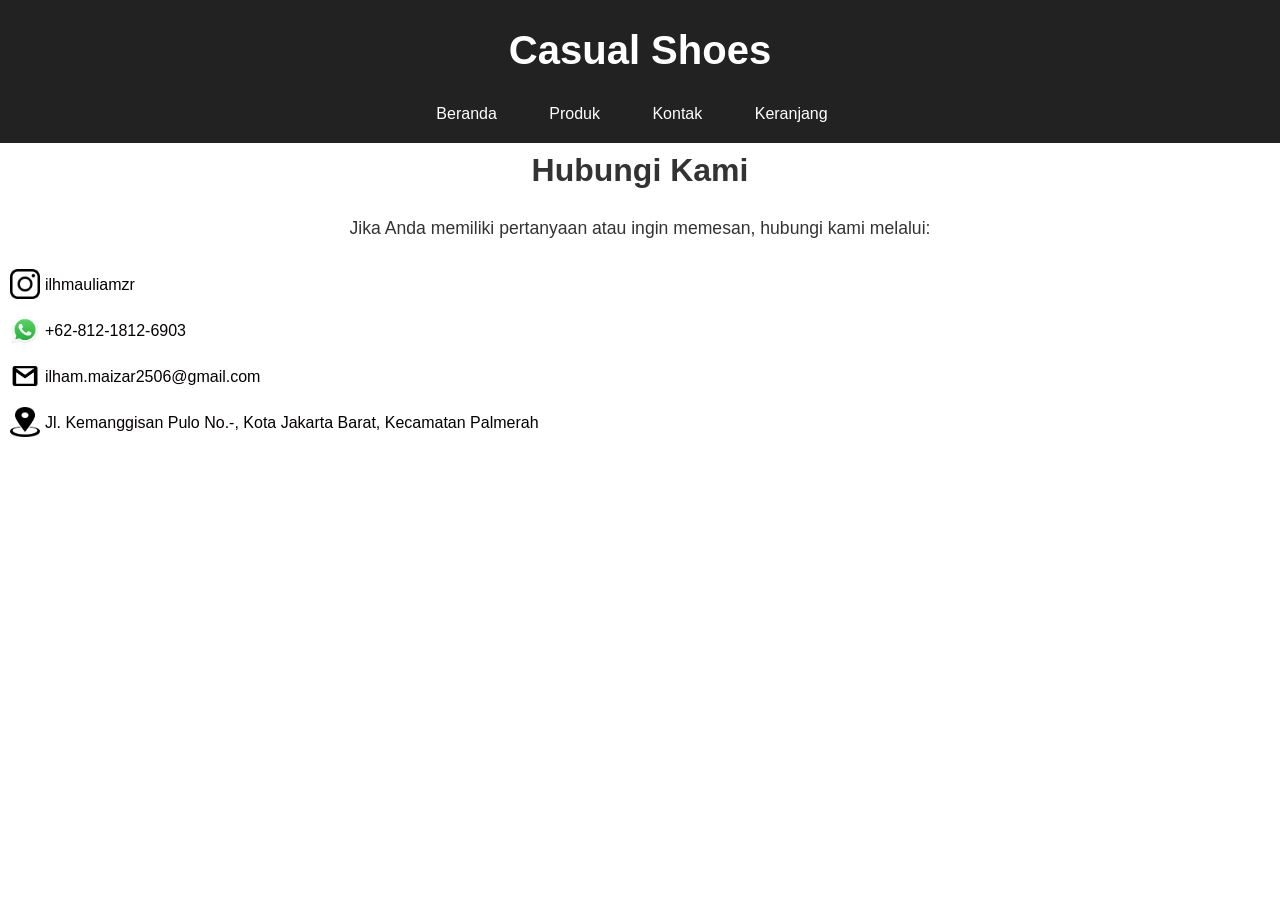
==== layout/kontak.html @ 271476ef "g" ====
<html>
  <head>
    <meta charset="UTF-8" />
    <meta name="viewport" content="width=device-width, initial-scale=1.0" />
    <title>Kontak</title>
    <link rel="stylesheet" href="kontak.css" />
  </head>
  <body>
    <header>
      <h1>Casual Shoes</h1>
      <nav>
        <ul>
          <li><a href="index.html" class="a-navbar">Beranda</a></li>
          <li><a href="index.html" class="a-navbar">Produk</a></li>
          <li><a href="kontak.html" class="a-navbar">Kontak</a></li>
          <li><a href="keranjang.html" class="a-navbar">Keranjang</a></li>
        </ul>
      </nav>
    </header>
    <section id="kontak">
      <div class="kontak-div">
        <h2>Hubungi Kami</h2>
        <p class="p">
          Jika Anda memiliki pertanyaan atau ingin memesan, hubungi kami
          melalui:
        </p>
        <ul class="ul-navbar">
          <li class="ig">
            <img src="instagram.jpg" alt="instagram" /><a
              href="https://www.instagram.com/ilhmauliamzr/"
              class="a-ig"
              >ilhmauliamzr</a
            >
          </li>
          <li class="wa">
            <img src="whatsapp.jpg" alt="whatsapp" /><a
              href="https://wa.me/+6281218126903"
              class="a-wa"
              >+62-812-1812-6903</a
            >
          </li>
          <li class="email">
            <img src="email.jpg" alt="email" /><a
              href="mailto:ilham.maizar2506@gmail.com"
              class="a-email"
              >ilham.maizar2506@gmail.com</a
            >
          </li>
          <li class="lokasi">
            <img src="lokasi.jpg" alt="lokasi" /><a href="" class="a-alamat"
              >Jl. Kemanggisan Pulo No.-, Kota Jakarta Barat, Kecamatan
              Palmerah</a
            >
          </li>
        </ul>
      </div>
    </section>
  </body>
</html>
---- layout/kontak.css ----
body, h1, h2, h3, p, ul, li, a {
    margin: 0;
    padding: 0;
}

body {
    font-family: Arial, sans-serif;
    line-height: 1.7;
    height: 100px;
    color: #333;
}

/* Header styles */
header {
    background-color: #222;
    color: #fff;
    padding: 1rem;
    text-align: center;
}

header h1 {
    font-size: 2.5rem;
    margin-bottom: 1rem;
}

nav ul {
    list-style: none;
}

nav ul li {
    display: inline;
    margin-right: 1rem;
}

.a-navbar{
    color: #fff;
    text-decoration: none;
    padding: 0.5rem 1rem;
}
.a-navbar:hover{
    color: teal;
}

/* Main content styles */
main {
    padding: 2rem;
}

section {
    margin-bottom: 2rem;
}

h2 {
    font-size: 2rem;
    margin-bottom: 1rem;
}

.kontak-div {
    text-align: center;
}

.p {
    font-size: 1.1rem;
    margin-bottom: 1rem;
}

.ul-navbar {
    list-style: none;
    padding: 10px 10px;
    display: flexbox;
}

.ul-navbar li {
    display: flex;
    align-items: center;
    margin-bottom: 1rem;
}

.ul-navbar li img {
    width: 30px;
    height: 30px;
    margin-right: 5px;
}
.a-ig{
    color: rgb(5, 0, 0);
    text-decoration: none;
}
.a-ig:hover{
    color: rgb(100, 231, 94);
}
.a-wa{
    color: rgb(5, 0, 0);
    text-decoration: none;
}
.a-wa:hover{
    color: rgb(21, 165, 96);
}
.a-email{
    color: rgb(5, 0, 0);
    text-decoration: none;
}
.a-email:hover{
    color: rgb(103, 103, 222);
}
.a-alamat{
    color: rgb(5, 0, 0);
    text-decoration: none;
}
.a-alamat:hover{
    color: rgb(198, 178, 22);
}
/* Footer styles */
footer {
    background-color: #222;
    color: #fff;
    padding: 1rem;
    text-align: center;
}

footer p {
    font-size: 1rem;
}
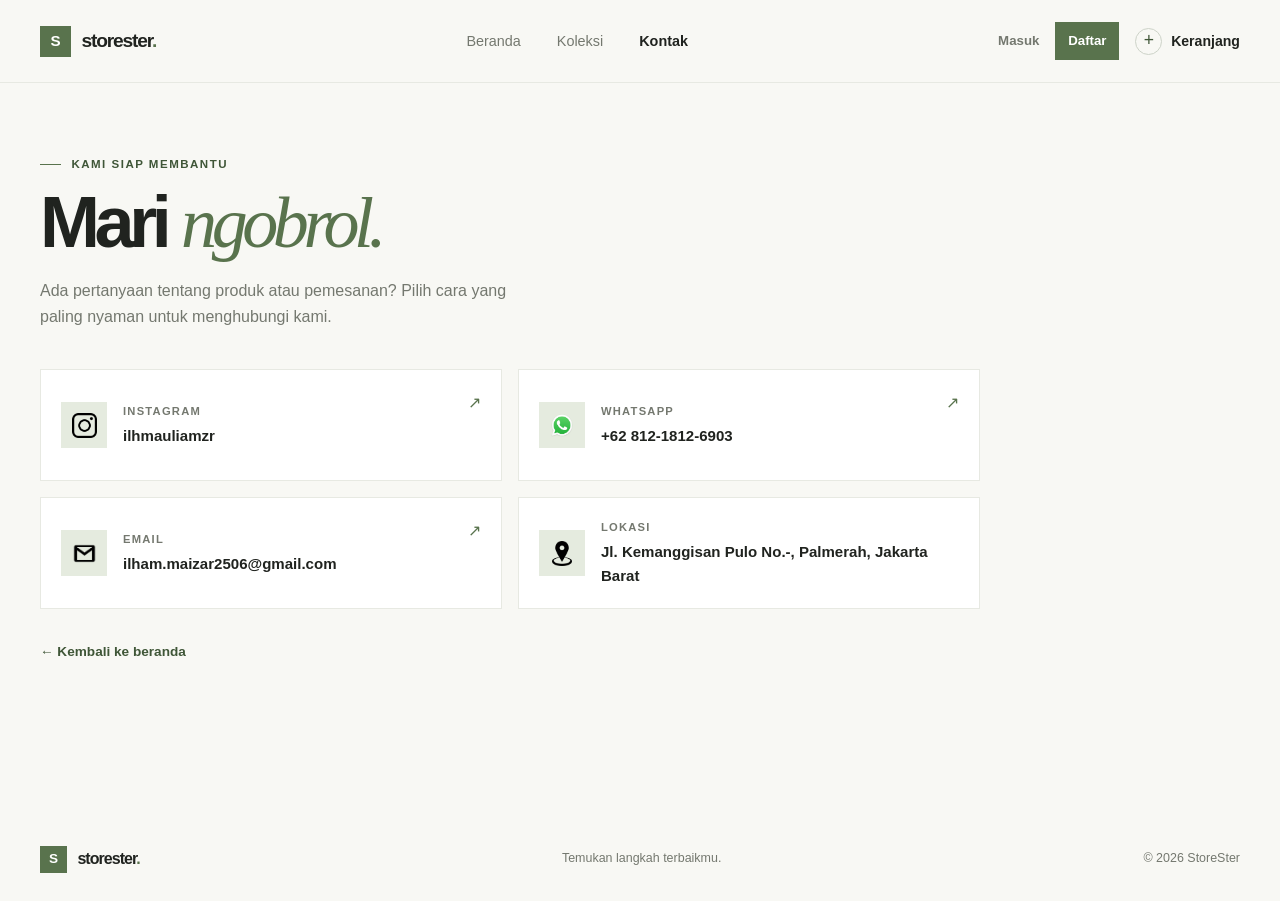
==== commit 38173873: "perubahan1" ====
--- a/layout/kontak.html
+++ b/layout/kontak.html
@@ -1,59 +1,107 @@
-<html>
+<!DOCTYPE html>
+<html lang="id">
   <head>
     <meta charset="UTF-8" />
     <meta name="viewport" content="width=device-width, initial-scale=1.0" />
-    <title>Kontak</title>
+    <meta name="description" content="Hubungi StoreSter untuk informasi produk dan pemesanan." />
+    <title>Kontak — StoreSter</title>
+    <link rel="stylesheet" href="style.css" />
     <link rel="stylesheet" href="kontak.css" />
   </head>
   <body>
-    <header>
-      <h1>Casual Shoes</h1>
-      <nav>
-        <ul>
-          <li><a href="index.html" class="a-navbar">Beranda</a></li>
-          <li><a href="index.html" class="a-navbar">Produk</a></li>
-          <li><a href="kontak.html" class="a-navbar">Kontak</a></li>
-          <li><a href="keranjang.html" class="a-navbar">Keranjang</a></li>
-        </ul>
-      </nav>
+    <header class="site-header">
+      <div class="header-inner">
+        <a class="brand" href="../index.php" aria-label="StoreSter, kembali ke beranda">
+          <span class="brand-mark" aria-hidden="true">S</span>
+          <span>storester<span class="brand-period">.</span></span>
+        </a>
+        <nav aria-label="Navigasi utama">
+          <ul class="nav-links">
+            <li><a class="nav-link" href="../index.php#home">Beranda</a></li>
+            <li><a class="nav-link" href="../index.php#produk">Koleksi</a></li>
+            <li><a class="nav-link is-current" href="kontak.html" aria-current="page">Kontak</a></li>
+          </ul>
+        </nav>
+        <div class="header-actions">
+          <a class="header-login" href="../login.php">Masuk</a>
+          <a class="header-register" href="../registrasi.php">Daftar</a>
+          <a class="cart-link" href="keranjang.php">
+            <span class="cart-icon" aria-hidden="true">+</span>
+            Keranjang
+          </a>
+        </div>
+      </div>
     </header>
-    <section id="kontak">
-      <div class="kontak-div">
-        <h2>Hubungi Kami</h2>
-        <p class="p">
-          Jika Anda memiliki pertanyaan atau ingin memesan, hubungi kami
-          melalui:
-        </p>
-        <ul class="ul-navbar">
-          <li class="ig">
-            <img src="instagram.jpg" alt="instagram" /><a
-              href="https://www.instagram.com/ilhmauliamzr/"
-              class="a-ig"
-              >ilhmauliamzr</a
-            >
-          </li>
-          <li class="wa">
-            <img src="whatsapp.jpg" alt="whatsapp" /><a
-              href="https://wa.me/+6281218126903"
-              class="a-wa"
-              >+62-812-1812-6903</a
-            >
-          </li>
-          <li class="email">
-            <img src="email.jpg" alt="email" /><a
-              href="mailto:ilham.maizar2506@gmail.com"
-              class="a-email"
-              >ilham.maizar2506@gmail.com</a
-            >
-          </li>
-          <li class="lokasi">
-            <img src="lokasi.jpg" alt="lokasi" /><a href="" class="a-alamat"
-              >Jl. Kemanggisan Pulo No.-, Kota Jakarta Barat, Kecamatan
-              Palmerah</a
-            >
-          </li>
-        </ul>
-      </div>
-    </section>
+
+    <main class="page-main">
+      <section class="page-shell contact-page" aria-labelledby="contact-title">
+        <div class="page-intro">
+          <p class="eyebrow"><span></span> Kami siap membantu</p>
+          <h1 id="contact-title">Mari <em>ngobrol.</em></h1>
+          <p>
+            Ada pertanyaan tentang produk atau pemesanan? Pilih cara yang paling
+            nyaman untuk menghubungi kami.
+          </p>
+        </div>
+
+        <div class="contact-grid">
+          <a class="contact-card" href="https://www.instagram.com/ilhmauliamzr/">
+            <span class="contact-icon">
+              <img src="instagram.jpg" alt="" />
+            </span>
+            <span class="contact-card-copy">
+              <span class="contact-label">Instagram</span>
+              <span class="contact-value">ilhmauliamzr</span>
+            </span>
+            <span class="contact-arrow" aria-hidden="true">↗</span>
+          </a>
+
+          <a class="contact-card" href="https://wa.me/6281218126903">
+            <span class="contact-icon">
+              <img src="whatsapp.jpg" alt="" />
+            </span>
+            <span class="contact-card-copy">
+              <span class="contact-label">WhatsApp</span>
+              <span class="contact-value">+62 812-1812-6903</span>
+            </span>
+            <span class="contact-arrow" aria-hidden="true">↗</span>
+          </a>
+
+          <a class="contact-card" href="mailto:ilham.maizar2506@gmail.com">
+            <span class="contact-icon">
+              <img src="email.jpg" alt="" />
+            </span>
+            <span class="contact-card-copy">
+              <span class="contact-label">Email</span>
+              <span class="contact-value">ilham.maizar2506@gmail.com</span>
+            </span>
+            <span class="contact-arrow" aria-hidden="true">↗</span>
+          </a>
+
+          <div class="contact-card contact-address">
+            <span class="contact-icon">
+              <img src="lokasi.jpg" alt="" />
+            </span>
+            <span class="contact-card-copy">
+              <span class="contact-label">Lokasi</span>
+              <span class="contact-value">
+                Jl. Kemanggisan Pulo No.-, Palmerah, Jakarta Barat
+              </span>
+            </span>
+          </div>
+        </div>
+
+        <a class="back-link" href="../index.php">← Kembali ke beranda</a>
+      </section>
+    </main>
+
+    <footer class="site-footer">
+      <a class="brand footer-brand" href="../index.php">
+        <span class="brand-mark" aria-hidden="true">S</span>
+        <span>storester<span class="brand-period">.</span></span>
+      </a>
+      <p>Temukan langkah terbaikmu.</p>
+      <span>© 2026 StoreSter</span>
+    </footer>
   </body>
 </html>
--- a/layout/style.css
+++ b/layout/style.css
@@ -0,0 +1,930 @@
+:root {
+  color-scheme: light;
+  --ink: #20231f;
+  --muted: #74786f;
+  --paper: #f8f8f4;
+  --surface: #ffffff;
+  --line: #e7e9e2;
+  --accent: #59734d;
+  --accent-dark: #3f5637;
+  --sage: #e5ebdf;
+  --content-width: 1200px;
+}
+
+* {
+  box-sizing: border-box;
+}
+
+html {
+  scroll-behavior: smooth;
+  scroll-padding-top: 6rem;
+}
+
+body,
+h1,
+h2,
+h3,
+p,
+ul {
+  margin: 0;
+}
+
+body {
+  background: var(--paper);
+  color: var(--ink);
+  font-family: "Segoe UI", Arial, sans-serif;
+  font-size: 1rem;
+  line-height: 1.6;
+  -webkit-font-smoothing: antialiased;
+}
+
+a {
+  color: inherit;
+  text-decoration: none;
+}
+
+a:focus-visible {
+  outline: 3px solid #91a983;
+  outline-offset: 4px;
+}
+
+.site-header {
+  position: relative;
+  z-index: 1;
+  background: var(--paper);
+  border-bottom: 1px solid var(--line);
+}
+
+.header-inner,
+.site-footer {
+  width: min(var(--content-width), calc(100% - 3rem));
+  margin: 0 auto;
+}
+
+.header-inner {
+  min-height: 82px;
+  display: flex;
+  align-items: center;
+  justify-content: space-between;
+  gap: 2rem;
+}
+
+.header-actions {
+  display: flex;
+  align-items: center;
+  gap: 1rem;
+}
+
+.header-logout {
+  margin: 0;
+}
+
+.header-logout button {
+  padding: 0;
+  border: 0;
+  background: transparent;
+  cursor: pointer;
+  font: inherit;
+}
+
+.header-user {
+  color: var(--muted);
+  font-size: 0.83rem;
+}
+
+.header-login,
+.header-register {
+  font-size: 0.83rem;
+  font-weight: 650;
+}
+
+.header-login {
+  color: var(--muted);
+}
+
+.header-login:hover {
+  color: var(--ink);
+}
+
+.header-register {
+  padding: 0.55rem 0.8rem;
+  background: var(--accent);
+  color: #fff;
+}
+
+.header-register:hover {
+  background: var(--accent-dark);
+}
+
+.brand {
+  display: inline-flex;
+  align-items: center;
+  gap: 0.65rem;
+  font-size: 1.2rem;
+  font-weight: 750;
+  letter-spacing: -0.06em;
+}
+
+.brand-mark {
+  width: 31px;
+  height: 31px;
+  display: inline-grid;
+  place-items: center;
+  background: var(--accent);
+  color: #fff;
+  font-size: 0.95rem;
+  letter-spacing: 0;
+}
+
+.brand-period {
+  color: var(--accent);
+}
+
+.nav-links {
+  display: flex;
+  align-items: center;
+  gap: 2.25rem;
+  padding: 0;
+  list-style: none;
+}
+
+.nav-link {
+  color: var(--muted);
+  font-size: 0.9rem;
+  transition: color 160ms ease;
+}
+
+.nav-link:hover,
+.nav-link.is-current {
+  color: var(--ink);
+}
+
+.nav-link.is-current {
+  font-weight: 650;
+}
+
+.cart-link {
+  display: inline-flex;
+  align-items: center;
+  gap: 0.55rem;
+  font-size: 0.88rem;
+  font-weight: 650;
+}
+
+.cart-icon {
+  width: 27px;
+  height: 27px;
+  display: inline-grid;
+  place-items: center;
+  border: 1px solid #cdd3c8;
+  border-radius: 50%;
+  color: var(--accent-dark);
+  font-size: 1.1rem;
+  font-weight: 400;
+  line-height: 1;
+}
+
+.hero {
+  width: min(var(--content-width), calc(100% - 3rem));
+  min-height: 530px;
+  margin: 0 auto;
+  padding: 3.75rem 0 4.25rem;
+  display: grid;
+  grid-template-columns: 0.9fr 1.1fr;
+  align-items: center;
+  gap: 5rem;
+}
+
+.hero-copy {
+  padding: 1rem 0;
+}
+
+.eyebrow {
+  display: flex;
+  align-items: center;
+  gap: 0.65rem;
+  color: var(--accent-dark);
+  font-size: 0.72rem;
+  font-weight: 700;
+  letter-spacing: 0.13em;
+  text-transform: uppercase;
+}
+
+.eyebrow > span {
+  width: 21px;
+  height: 1px;
+  background: var(--accent);
+}
+
+.hero h1 {
+  max-width: 540px;
+  margin-top: 1.35rem;
+  font-size: clamp(3.2rem, 5.7vw, 5.4rem);
+  font-weight: 650;
+  letter-spacing: -0.075em;
+  line-height: 0.99;
+}
+
+.hero h1 em {
+  color: var(--accent);
+  font-family: Georgia, "Times New Roman", serif;
+  font-weight: 400;
+}
+
+.hero-description {
+  max-width: 410px;
+  margin-top: 1.5rem;
+  color: var(--muted);
+  font-size: 1.02rem;
+}
+
+.hero-actions {
+  margin-top: 2rem;
+  display: flex;
+  align-items: center;
+  flex-wrap: wrap;
+  gap: 1.5rem;
+}
+
+.button {
+  min-height: 50px;
+  padding: 0.8rem 1.2rem;
+  display: inline-flex;
+  align-items: center;
+  justify-content: center;
+  gap: 1.4rem;
+  font-size: 0.88rem;
+  font-weight: 650;
+  transition: background-color 160ms ease, color 160ms ease, transform 160ms ease;
+}
+
+.button:hover {
+  transform: translateY(-2px);
+}
+
+.button-primary {
+  background: var(--accent);
+  color: #fff;
+}
+
+.button-primary:hover {
+  background: var(--accent-dark);
+}
+
+.text-link {
+  color: var(--ink);
+  font-size: 0.88rem;
+  font-weight: 600;
+  text-decoration: underline;
+  text-decoration-color: #aeb9a5;
+  text-underline-offset: 5px;
+}
+
+.hero-note {
+  margin-top: 3.4rem;
+  display: flex;
+  align-items: center;
+  gap: 0.75rem;
+  color: var(--muted);
+  font-size: 0.78rem;
+}
+
+.note-line {
+  width: 34px;
+  height: 1px;
+  background: #b9c2b2;
+}
+
+.hero-visual {
+  min-height: 390px;
+  position: relative;
+  display: flex;
+  align-items: center;
+  justify-content: center;
+  background: var(--sage);
+  overflow: hidden;
+}
+
+.hero-visual::before {
+  width: 70%;
+  aspect-ratio: 1;
+  position: absolute;
+  top: 50%;
+  left: 50%;
+  border: 1px solid rgb(63 86 55 / 14%);
+  border-radius: 50%;
+  content: "";
+  transform: translate(-50%, -50%);
+}
+
+.hero-visual img {
+  width: min(88%, 440px);
+  position: relative;
+  z-index: 0;
+  mix-blend-mode: multiply;
+  object-fit: contain;
+}
+
+.visual-label {
+  position: absolute;
+  top: 1.25rem;
+  left: 1.35rem;
+  z-index: 1;
+  display: flex;
+  align-items: center;
+  gap: 0.5rem;
+  color: var(--accent-dark);
+  font-size: 0.68rem;
+  font-weight: 700;
+  letter-spacing: 0.08em;
+  text-transform: uppercase;
+}
+
+.label-dot {
+  width: 7px;
+  height: 7px;
+  border-radius: 50%;
+  background: var(--accent);
+}
+
+.hero-product {
+  position: absolute;
+  right: 1.25rem;
+  bottom: 1.25rem;
+  left: 1.25rem;
+  z-index: 1;
+  padding: 0.9rem 1rem;
+  display: flex;
+  align-items: center;
+  justify-content: space-between;
+  background: var(--surface);
+}
+
+.product-kicker,
+.product-brand {
+  color: var(--muted);
+  font-size: 0.65rem;
+  font-weight: 700;
+  letter-spacing: 0.12em;
+  text-transform: uppercase;
+}
+
+.hero-product-name {
+  margin-top: 0.12rem;
+  font-size: 0.9rem;
+  font-weight: 650;
+}
+
+.hero-product > a {
+  width: 34px;
+  height: 34px;
+  display: grid;
+  place-items: center;
+  background: var(--accent);
+  color: #fff;
+  font-size: 1.1rem;
+}
+
+.visual-index {
+  position: absolute;
+  top: 1.3rem;
+  right: 1.35rem;
+  color: #76826f;
+  font-size: 0.68rem;
+  letter-spacing: 0.08em;
+}
+
+.section-wrap {
+  width: min(var(--content-width), calc(100% - 3rem));
+  margin: 0 auto;
+}
+
+.collection {
+  padding: 4.5rem 0 5.5rem;
+  border-top: 1px solid var(--line);
+}
+
+.section-heading {
+  margin-bottom: 2rem;
+  display: flex;
+  align-items: end;
+  justify-content: space-between;
+  gap: 2rem;
+}
+
+.section-heading h2,
+.contact-strip h2 {
+  margin-top: 0.65rem;
+  font-size: clamp(1.8rem, 3vw, 2.55rem);
+  font-weight: 620;
+  letter-spacing: -0.055em;
+  line-height: 1.15;
+}
+
+.section-heading h2 > span {
+  color: var(--accent);
+}
+
+.section-description {
+  max-width: 300px;
+  padding-bottom: 0.2rem;
+  color: var(--muted);
+  font-size: 0.88rem;
+}
+
+.product-grid {
+  display: grid;
+  grid-template-columns: repeat(4, minmax(0, 1fr));
+  gap: 1.25rem;
+}
+
+.product-card {
+  min-width: 0;
+}
+
+.product-image {
+  aspect-ratio: 1 / 0.88;
+  position: relative;
+  display: flex;
+  align-items: center;
+  justify-content: center;
+  background: #f0f1ec;
+  overflow: hidden;
+}
+
+.product-image img {
+  width: 100%;
+  height: 100%;
+  object-fit: cover;
+  transition: transform 240ms ease;
+}
+
+.product-image:hover img {
+  transform: scale(1.045);
+}
+
+.product-tag {
+  position: absolute;
+  top: 0.75rem;
+  left: 0.75rem;
+  z-index: 1;
+  padding: 0.3rem 0.55rem;
+  background: var(--accent);
+  color: #fff;
+  font-size: 0.62rem;
+  font-weight: 650;
+  letter-spacing: 0.02em;
+}
+
+.product-tag-muted {
+  background: #f8f8f4;
+  color: var(--ink);
+}
+
+.image-arrow {
+  width: 31px;
+  height: 31px;
+  position: absolute;
+  right: 0.7rem;
+  bottom: 0.7rem;
+  display: grid;
+  place-items: center;
+  background: var(--surface);
+  color: var(--ink);
+  opacity: 0;
+  transform: translateY(4px);
+  transition: opacity 160ms ease, transform 160ms ease;
+}
+
+.product-image:hover .image-arrow,
+.product-image:focus-visible .image-arrow {
+  opacity: 1;
+  transform: translateY(0);
+}
+
+.product-info {
+  min-height: 82px;
+  padding: 0.9rem 0 0.55rem;
+  display: flex;
+  align-items: start;
+  justify-content: space-between;
+  gap: 0.5rem;
+}
+
+.product-info h3 {
+  margin-top: 0.2rem;
+  font-size: 0.94rem;
+  font-weight: 650;
+  letter-spacing: -0.02em;
+}
+
+.product-price {
+  padding-top: 1rem;
+  white-space: nowrap;
+  font-size: 0.79rem;
+  font-weight: 650;
+}
+
+.product-action {
+  padding-top: 0.75rem;
+  display: flex;
+  align-items: center;
+  justify-content: space-between;
+  border-top: 1px solid var(--line);
+  color: var(--accent-dark);
+  font-size: 0.78rem;
+  font-weight: 650;
+}
+
+.product-action:hover {
+  color: var(--ink);
+}
+
+.contact-strip {
+  padding: 3rem max(1.5rem, calc((100% - var(--content-width)) / 2));
+  display: flex;
+  align-items: center;
+  justify-content: space-between;
+  gap: 2rem;
+  background: #263024;
+  color: #fff;
+}
+
+.contact-strip .eyebrow {
+  color: #c6d4bd;
+}
+
+.contact-strip .eyebrow > span {
+  background: #a7be9b;
+}
+
+.contact-strip h2 {
+  margin-top: 0.55rem;
+}
+
+.contact-strip > div > p:last-child {
+  margin-top: 0.55rem;
+  color: #c5cbc1;
+  font-size: 0.88rem;
+}
+
+.button-light {
+  flex-shrink: 0;
+  background: #f8f8f4;
+  color: var(--ink);
+}
+
+.button-light:hover {
+  background: #dfe8d9;
+}
+
+.site-footer {
+  min-height: 84px;
+  display: flex;
+  align-items: center;
+  justify-content: space-between;
+  gap: 1.5rem;
+  color: var(--muted);
+  font-size: 0.78rem;
+}
+
+.footer-brand {
+  color: var(--ink);
+  font-size: 1rem;
+}
+
+.footer-brand .brand-mark {
+  width: 27px;
+  height: 27px;
+  font-size: 0.85rem;
+}
+
+@media (max-width: 900px) {
+  .hero {
+    min-height: 0;
+    gap: 2.5rem;
+  }
+
+  .hero h1 {
+    font-size: clamp(3rem, 7vw, 4.5rem);
+  }
+
+  .hero-visual {
+    min-height: 350px;
+  }
+
+  .product-grid {
+    grid-template-columns: repeat(2, minmax(0, 1fr));
+    column-gap: 1.5rem;
+    row-gap: 2rem;
+  }
+}
+
+@media (max-width: 640px) {
+  html {
+    scroll-padding-top: 1.5rem;
+  }
+
+  .header-inner,
+  .site-footer,
+  .hero,
+  .section-wrap {
+    width: min(100% - 2rem, var(--content-width));
+  }
+
+  .header-inner {
+    min-height: 70px;
+    flex-wrap: wrap;
+    gap: 0.6rem 1rem;
+  }
+
+  .header-actions {
+    margin-left: auto;
+    gap: 0.65rem;
+  }
+
+  .header-login,
+  .header-register {
+    font-size: 0.75rem;
+  }
+
+  .header-user {
+    font-size: 0.75rem;
+  }
+
+  .header-register {
+    padding: 0.45rem 0.6rem;
+  }
+
+  .brand {
+    font-size: 1.05rem;
+  }
+
+  .brand-mark {
+    width: 28px;
+    height: 28px;
+  }
+
+  .header-inner nav {
+    order: 3;
+    width: 100%;
+    padding: 0.15rem 0 0.7rem;
+  }
+
+  .nav-links {
+    justify-content: space-between;
+    gap: 1rem;
+  }
+
+  .page-shell {
+    width: min(100% - 2rem, var(--content-width));
+  }
+
+  .account-main {
+    padding: 2rem 0;
+  }
+
+  .nav-link {
+    font-size: 0.82rem;
+  }
+
+  .cart-link {
+    font-size: 0.8rem;
+  }
+
+  .cart-icon {
+    width: 25px;
+    height: 25px;
+  }
+
+  .hero {
+    padding: 3rem 0;
+    grid-template-columns: 1fr;
+    gap: 2rem;
+  }
+
+  .hero-copy {
+    padding: 0;
+  }
+
+  .hero h1 {
+    max-width: 450px;
+    margin-top: 1rem;
+    font-size: clamp(3.2rem, 14vw, 4.5rem);
+  }
+
+  .hero-description {
+    margin-top: 1rem;
+    font-size: 0.94rem;
+  }
+
+  .hero-actions {
+    margin-top: 1.5rem;
+  }
+
+  .hero-note {
+    margin-top: 1.75rem;
+  }
+
+  .hero-visual {
+    min-height: 310px;
+  }
+
+  .hero-visual img {
+    width: min(92%, 390px);
+  }
+
+  .collection {
+    padding: 3rem 0 3.75rem;
+  }
+
+  .section-heading {
+    align-items: start;
+    flex-direction: column;
+    gap: 0.8rem;
+  }
+
+  .section-description {
+    max-width: 360px;
+  }
+
+  .product-grid {
+    gap: 1.6rem 0.85rem;
+  }
+
+  .product-image {
+    aspect-ratio: 1 / 0.9;
+  }
+
+  .product-info {
+    min-height: 95px;
+    flex-direction: column;
+    gap: 0.15rem;
+  }
+
+  .product-price {
+    padding-top: 0;
+    font-size: 0.76rem;
+  }
+
+  .product-info h3 {
+    font-size: 0.86rem;
+  }
+
+  .contact-strip {
+    padding: 2.5rem 1rem;
+    align-items: start;
+    flex-direction: column;
+    gap: 1.35rem;
+  }
+
+  .contact-strip h2 {
+    font-size: 1.8rem;
+  }
+
+  .site-footer {
+    min-height: 0;
+    padding: 1.35rem 0;
+    flex-wrap: wrap;
+    gap: 0.5rem 1rem;
+  }
+
+  .site-footer > p {
+    order: 3;
+    width: 100%;
+  }
+}
+
+  .page-main {
+    min-height: calc(100vh - 166px);
+  }
+
+  .page-shell {
+    width: min(var(--content-width), calc(100% - 3rem));
+    margin: 0 auto;
+  }
+
+  .account-page {
+    min-height: 100vh;
+    display: flex;
+    flex-direction: column;
+  }
+
+  .account-main {
+    width: min(100% - 2rem, 560px);
+    flex: 1;
+    margin: 0 auto;
+    padding: 3rem 0;
+    display: grid;
+    place-items: center;
+  }
+
+  .account-card {
+    width: 100%;
+    padding: clamp(1.5rem, 5vw, 2.75rem);
+    border: 1px solid var(--line);
+    background: var(--surface);
+  }
+
+  .account-card h1 {
+    margin-top: 0.7rem;
+    font-size: clamp(2.1rem, 7vw, 3rem);
+    font-weight: 650;
+    letter-spacing: -0.065em;
+    line-height: 1.1;
+  }
+
+  .account-description {
+    margin-top: 0.7rem;
+    color: var(--muted);
+    font-size: 0.9rem;
+  }
+
+  .account-alert {
+    margin-top: 1rem;
+    padding: 0.7rem 0.8rem;
+    border-left: 3px solid #a34a3b;
+    background: #fbefec;
+    color: #713126;
+    font-size: 0.82rem;
+  }
+
+  .account-form {
+    margin-top: 1.75rem;
+    display: grid;
+    gap: 0.55rem;
+  }
+
+  .account-form label {
+    margin-top: 0.45rem;
+    font-size: 0.82rem;
+    font-weight: 650;
+  }
+
+  .account-form input {
+    width: 100%;
+    min-height: 48px;
+    padding: 0.75rem 0.85rem;
+    border: 1px solid #d9ddd4;
+    border-radius: 0;
+    background: #fff;
+    color: var(--ink);
+    font: inherit;
+    font-size: 0.88rem;
+  }
+
+  .account-form input::placeholder {
+    color: #92978e;
+  }
+
+  .account-form input:focus-visible {
+    border-color: var(--accent);
+    outline: 3px solid rgb(89 115 77 / 18%);
+    outline-offset: 1px;
+  }
+
+  .account-submit {
+    width: 100%;
+    margin-top: 0.85rem;
+    border: 0;
+    cursor: pointer;
+    font: inherit;
+  }
+
+  .account-switch {
+    margin-top: 1.35rem;
+    color: var(--muted);
+    text-align: center;
+    font-size: 0.83rem;
+  }
+
+  .account-switch a {
+    color: var(--accent-dark);
+    font-weight: 700;
+    text-decoration: underline;
+    text-underline-offset: 3px;
+  }
+
+  @media (max-width: 360px) {
+  .hero-actions {
+    align-items: start;
+    flex-direction: column;
+    gap: 1rem;
+  }
+
+  .product-tag {
+    top: 0.45rem;
+    left: 0.45rem;
+    padding: 0.25rem 0.35rem;
+    font-size: 0.56rem;
+  }
+}
+
+@media (prefers-reduced-motion: reduce) {
+  *,
+  *::before,
+  *::after {
+    scroll-behavior: auto !important;
+    transition-duration: 0.01ms !important;
+  }
+}
--- a/layout/kontak.css
+++ b/layout/kontak.css
@@ -1,122 +1,129 @@
-body, h1, h2, h3, p, ul, li, a {
-    margin: 0;
-    padding: 0;
+.contact-page {
+  padding-top: 4.5rem;
+  padding-bottom: 5rem;
 }
 
-body {
-    font-family: Arial, sans-serif;
-    line-height: 1.7;
-    height: 100px;
-    color: #333;
+.page-intro {
+  max-width: 620px;
 }
 
-/* Header styles */
-header {
-    background-color: #222;
-    color: #fff;
-    padding: 1rem;
-    text-align: center;
+.page-intro h1 {
+  margin-top: 0.75rem;
+  font-size: clamp(2.7rem, 6vw, 4.5rem);
+  font-weight: 650;
+  letter-spacing: -0.075em;
+  line-height: 1.05;
 }
 
-header h1 {
-    font-size: 2.5rem;
-    margin-bottom: 1rem;
+.page-intro h1 em {
+  color: var(--accent);
+  font-family: Georgia, "Times New Roman", serif;
+  font-weight: 400;
 }
 
-nav ul {
-    list-style: none;
+.page-intro > p:last-child {
+  max-width: 500px;
+  margin-top: 1rem;
+  color: var(--muted);
 }
 
-nav ul li {
-    display: inline;
-    margin-right: 1rem;
+.contact-grid {
+  max-width: 940px;
+  margin-top: 2.5rem;
+  display: grid;
+  grid-template-columns: repeat(2, minmax(0, 1fr));
+  gap: 1rem;
 }
 
-.a-navbar{
-    color: #fff;
-    text-decoration: none;
-    padding: 0.5rem 1rem;
-}
-.a-navbar:hover{
-    color: teal;
+.contact-card {
+  min-height: 112px;
+  padding: 1.25rem;
+  display: flex;
+  align-items: center;
+  gap: 1rem;
+  border: 1px solid var(--line);
+  background: var(--surface);
+  transition:
+    border-color 160ms ease,
+    transform 160ms ease;
 }
 
-/* Main content styles */
-main {
-    padding: 2rem;
+a.contact-card:hover {
+  border-color: #bac7b2;
+  transform: translateY(-2px);
 }
 
-section {
-    margin-bottom: 2rem;
+a.contact-card:focus-visible {
+  border-color: var(--accent);
 }
 
-h2 {
-    font-size: 2rem;
-    margin-bottom: 1rem;
+.contact-icon {
+  width: 46px;
+  height: 46px;
+  flex-shrink: 0;
+  display: grid;
+  place-items: center;
+  background: var(--sage);
 }
 
-.kontak-div {
-    text-align: center;
+.contact-icon img {
+  width: 25px;
+  height: 25px;
+  object-fit: contain;
 }
 
-.p {
-    font-size: 1.1rem;
-    margin-bottom: 1rem;
+.contact-card-copy {
+  min-width: 0;
+  display: grid;
+  gap: 0.18rem;
 }
 
-.ul-navbar {
-    list-style: none;
-    padding: 10px 10px;
-    display: flexbox;
+.contact-label {
+  color: var(--muted);
+  font-size: 0.7rem;
+  font-weight: 700;
+  letter-spacing: 0.11em;
+  text-transform: uppercase;
 }
 
-.ul-navbar li {
-    display: flex;
-    align-items: center;
-    margin-bottom: 1rem;
+.contact-value {
+  overflow-wrap: anywhere;
+  font-size: 0.94rem;
+  font-weight: 620;
 }
 
-.ul-navbar li img {
-    width: 30px;
-    height: 30px;
-    margin-right: 5px;
-}
-.a-ig{
-    color: rgb(5, 0, 0);
-    text-decoration: none;
-}
-.a-ig:hover{
-    color: rgb(100, 231, 94);
-}
-.a-wa{
-    color: rgb(5, 0, 0);
-    text-decoration: none;
-}
-.a-wa:hover{
-    color: rgb(21, 165, 96);
-}
-.a-email{
-    color: rgb(5, 0, 0);
-    text-decoration: none;
-}
-.a-email:hover{
-    color: rgb(103, 103, 222);
-}
-.a-alamat{
-    color: rgb(5, 0, 0);
-    text-decoration: none;
-}
-.a-alamat:hover{
-    color: rgb(198, 178, 22);
-}
-/* Footer styles */
-footer {
-    background-color: #222;
-    color: #fff;
-    padding: 1rem;
-    text-align: center;
+.contact-arrow {
+  margin-left: auto;
+  align-self: start;
+  color: var(--accent);
 }
 
-footer p {
-    font-size: 1rem;
+.back-link {
+  margin-top: 2rem;
+  display: inline-flex;
+  color: var(--accent-dark);
+  font-size: 0.85rem;
+  font-weight: 650;
 }
+
+.back-link:hover {
+  color: var(--ink);
+}
+
+@media (max-width: 640px) {
+  .contact-page {
+    padding-top: 3rem;
+    padding-bottom: 3.5rem;
+  }
+
+  .contact-grid {
+    margin-top: 1.8rem;
+    grid-template-columns: 1fr;
+    gap: 0.75rem;
+  }
+
+  .contact-card {
+    min-height: 90px;
+    padding: 1rem;
+  }
+}
